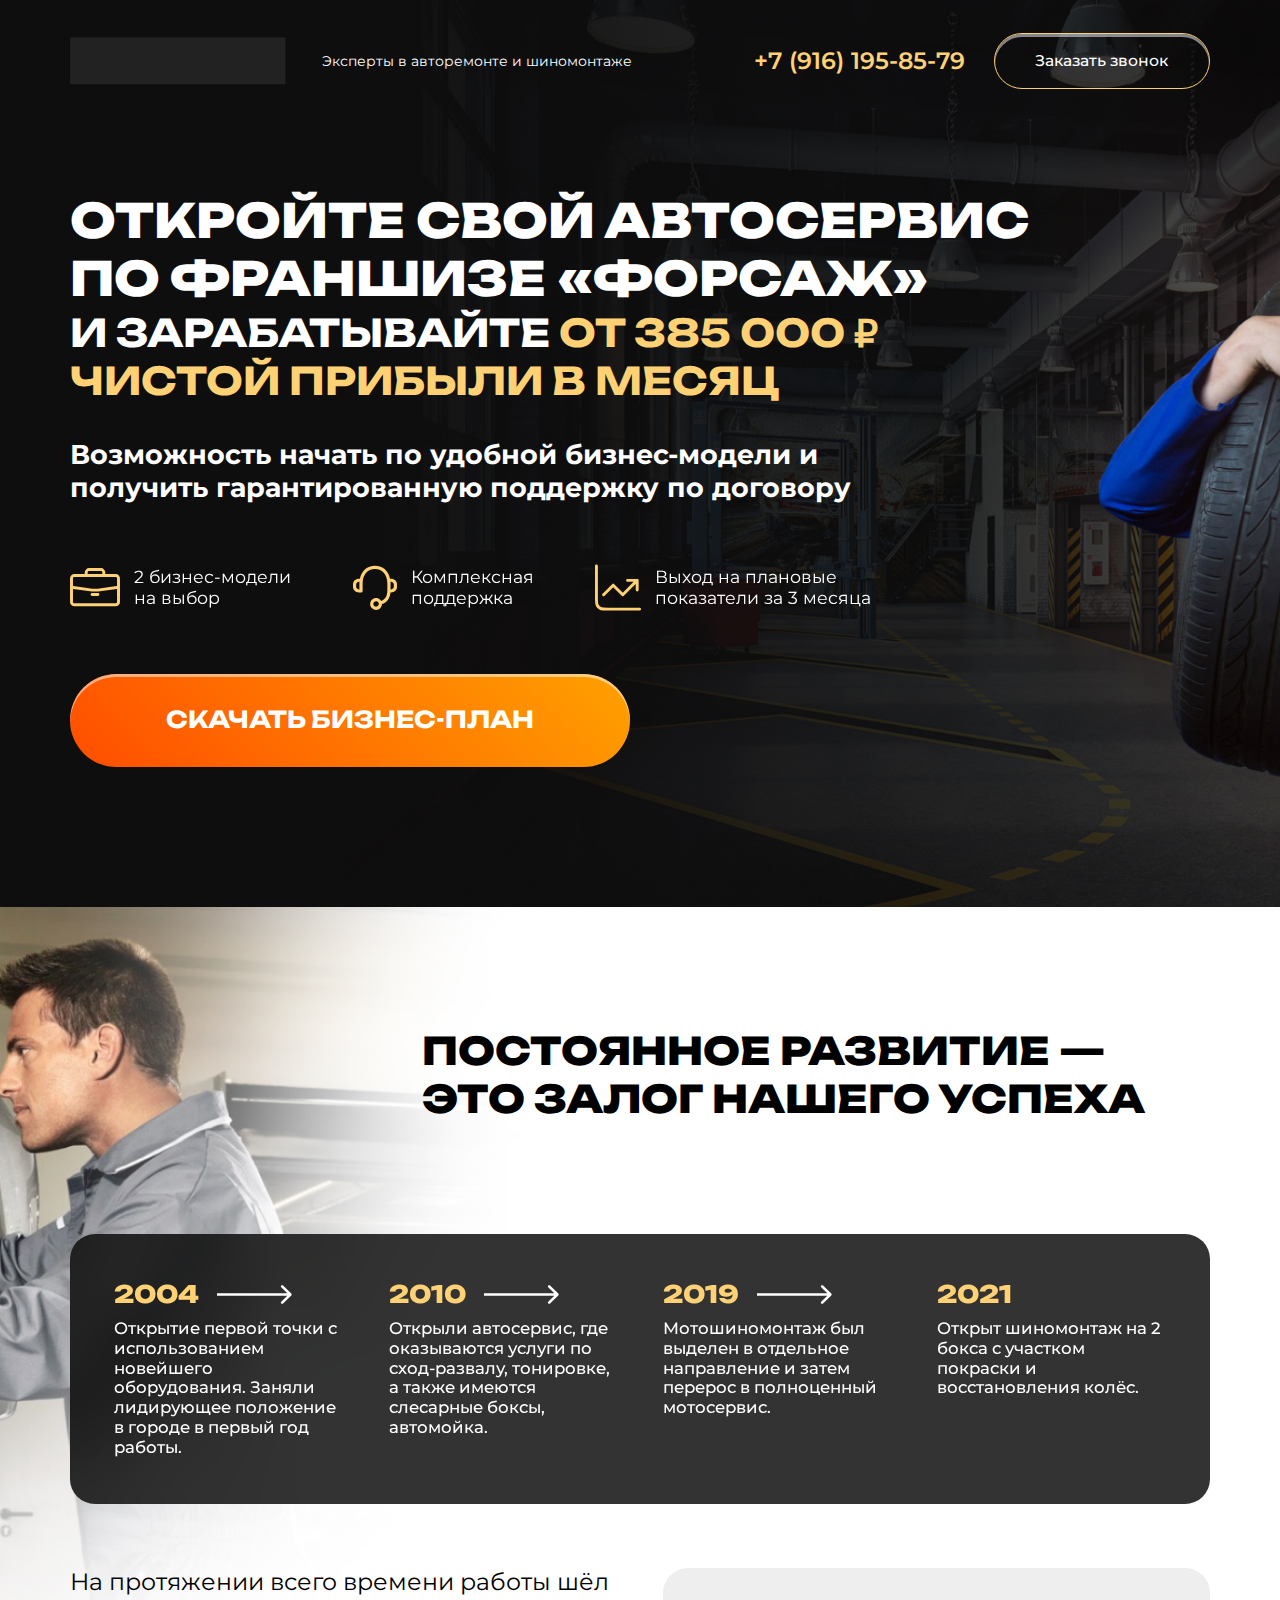
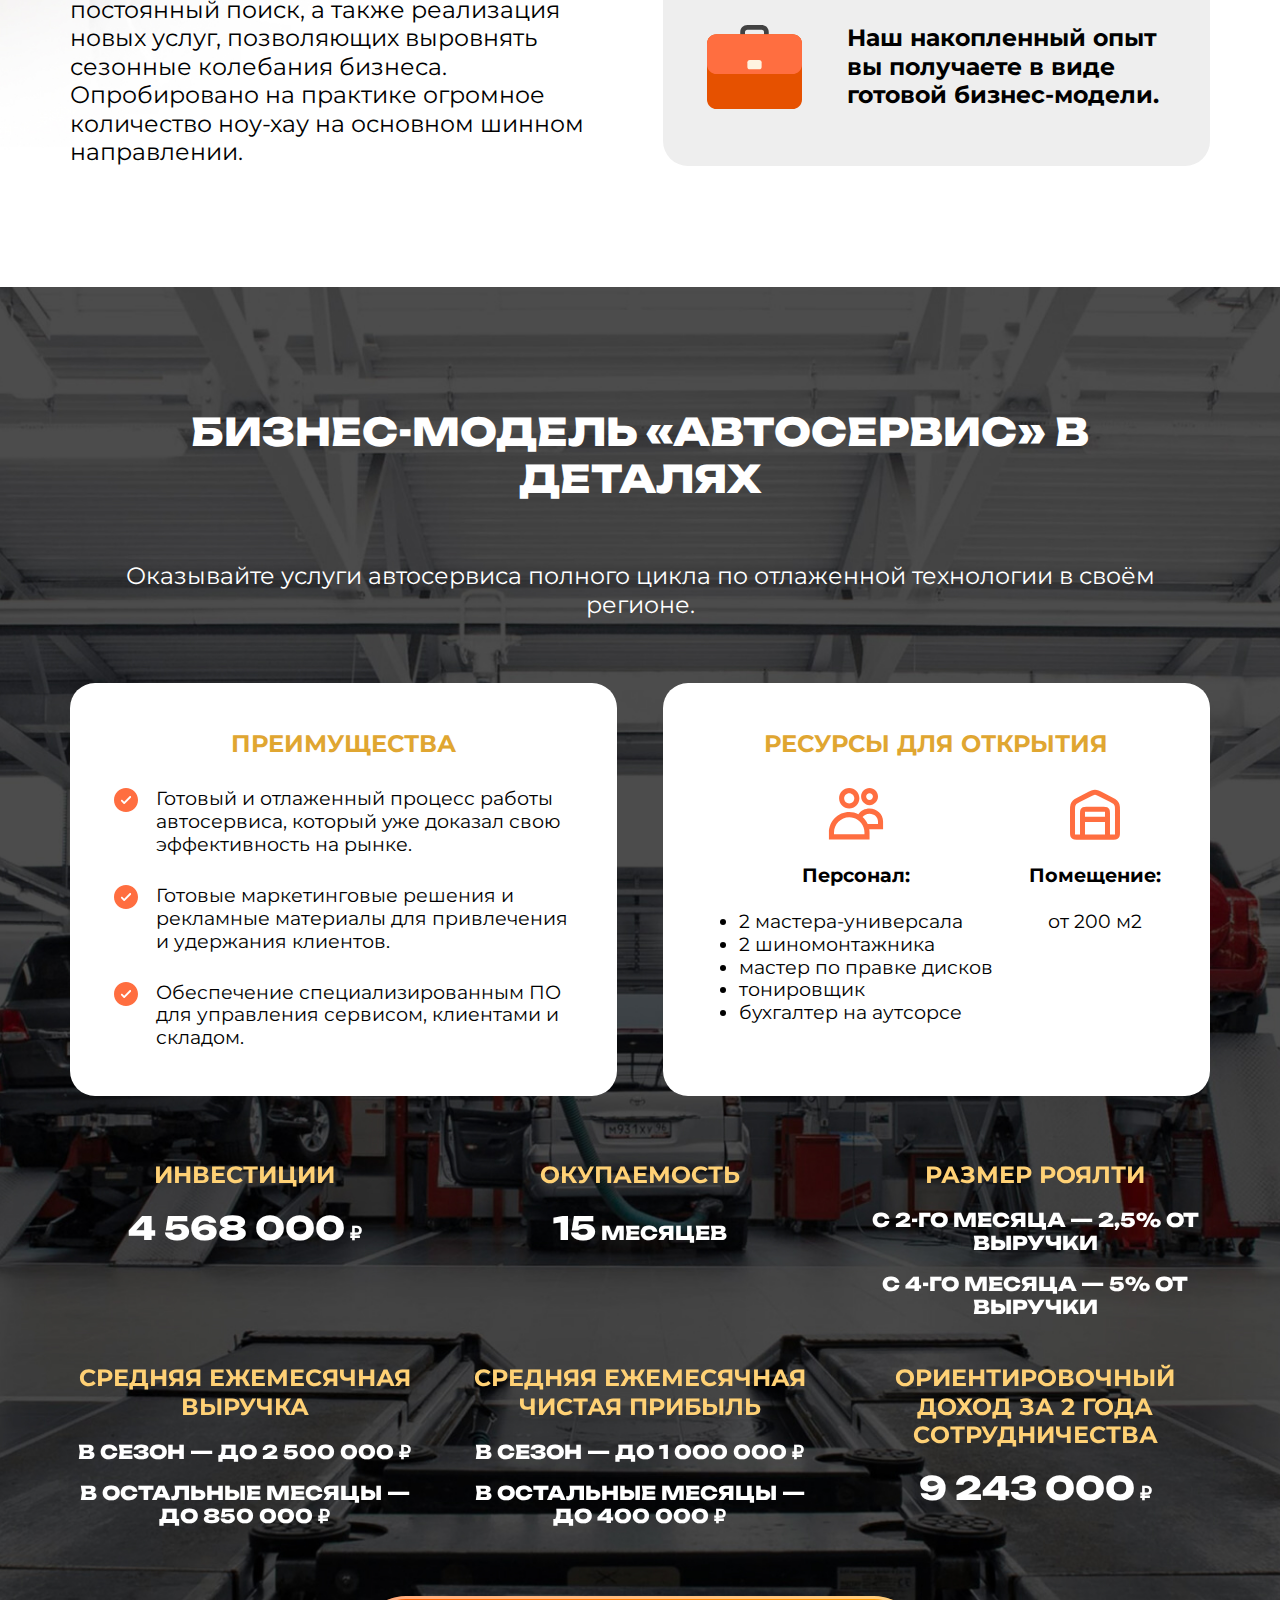
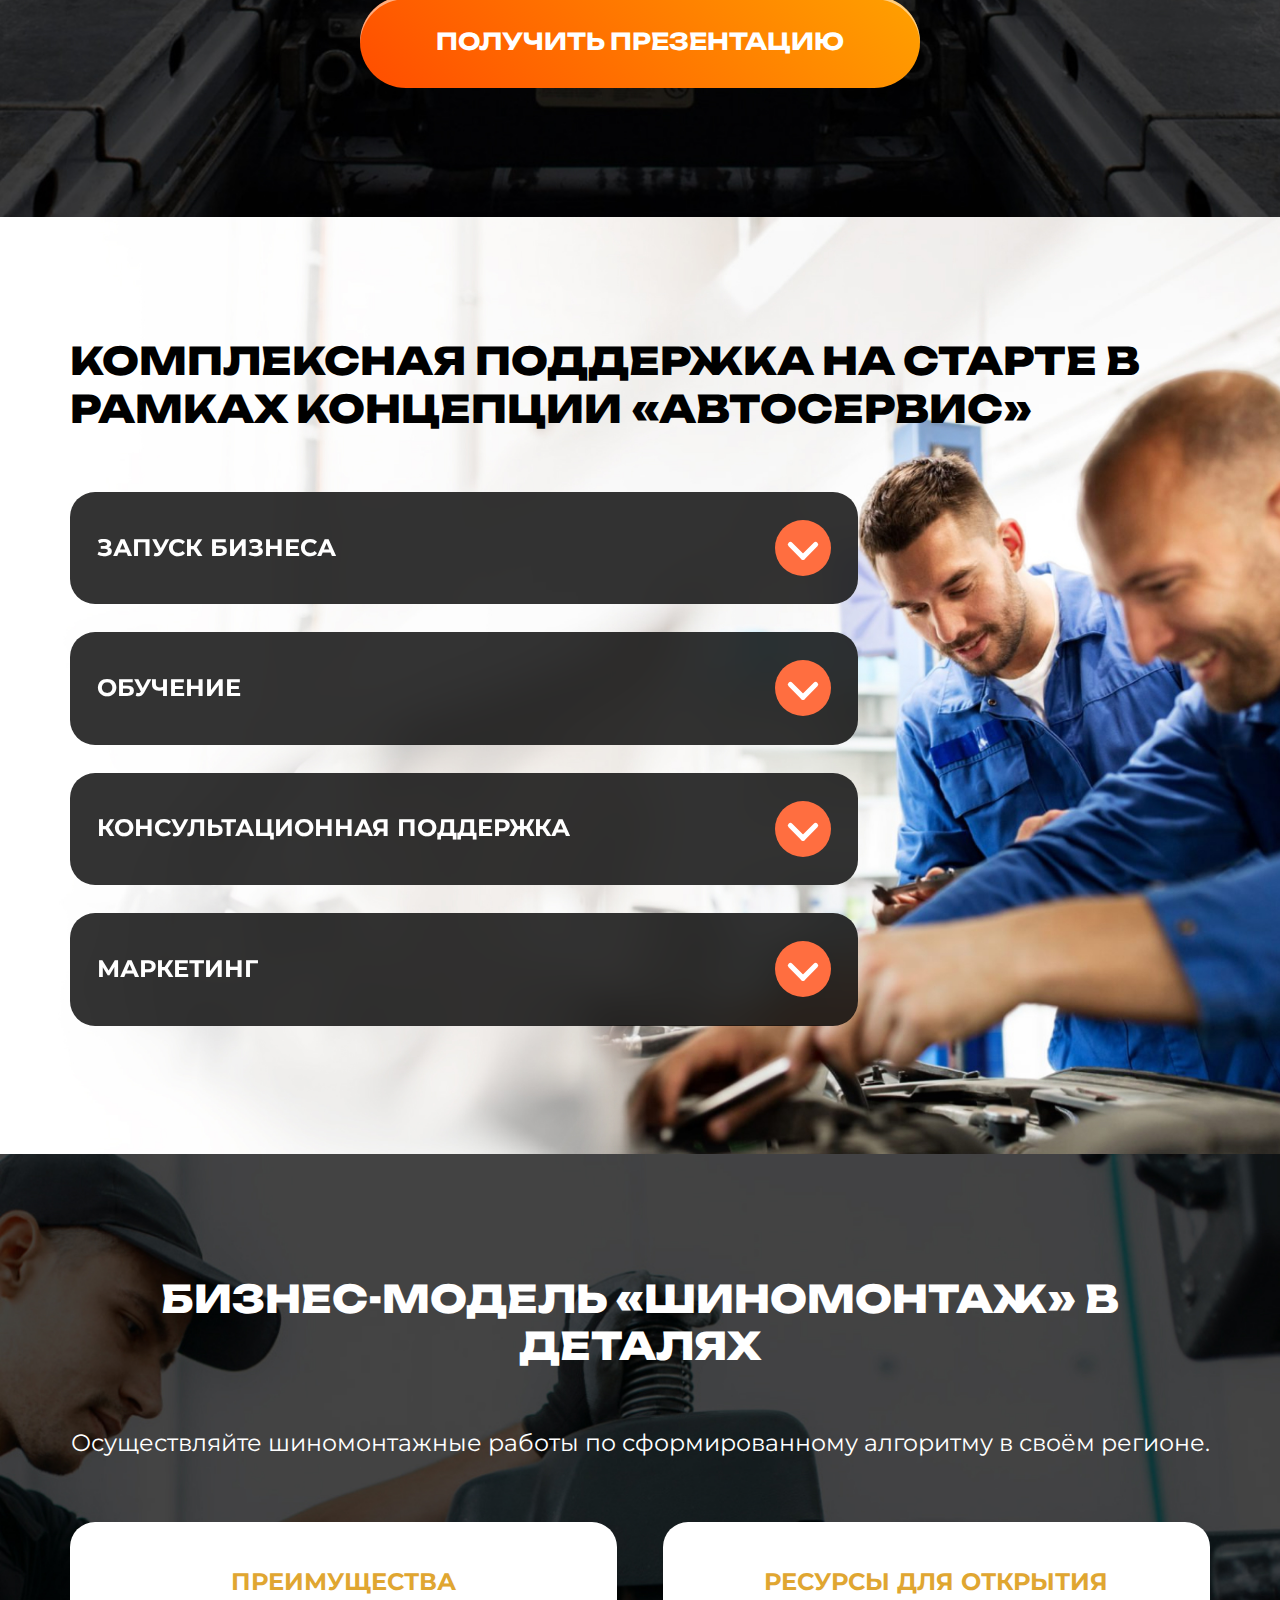
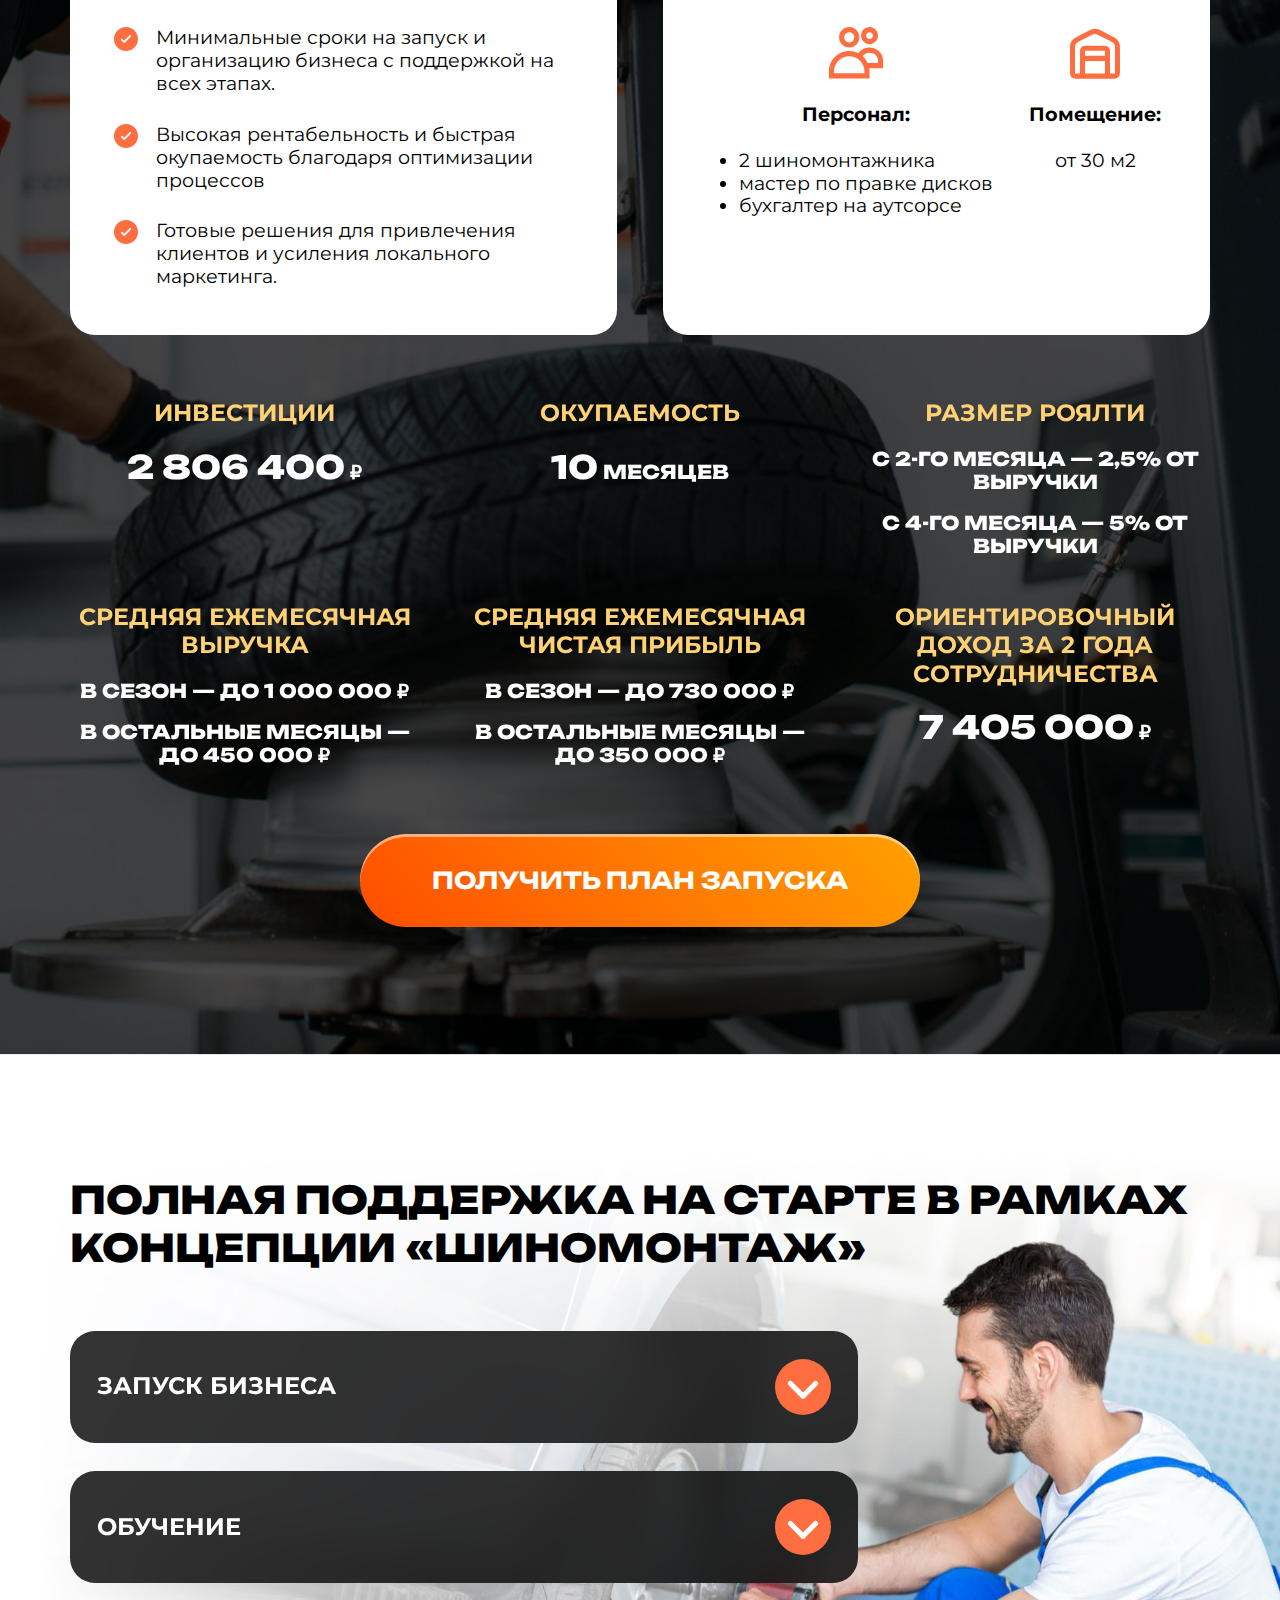
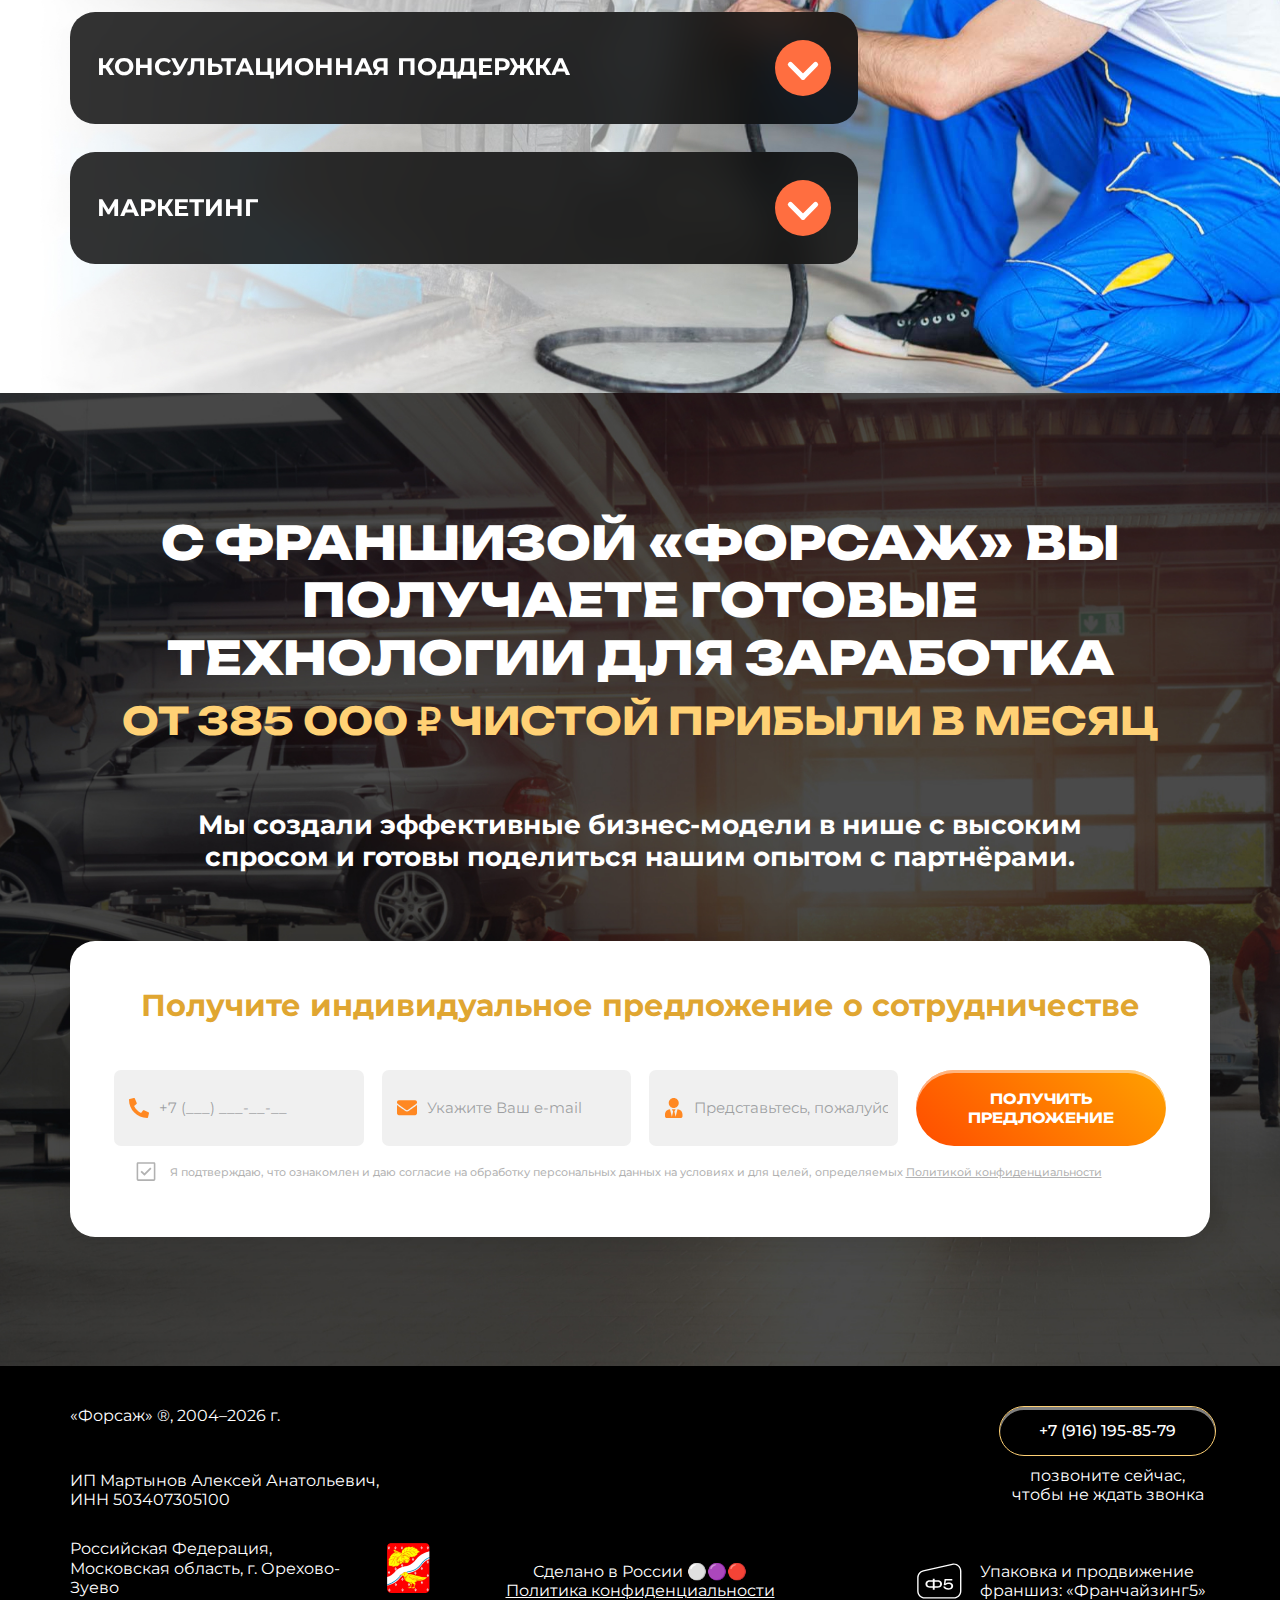
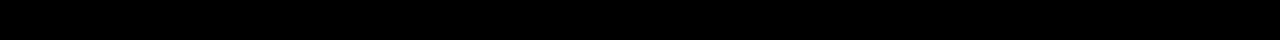
==== index.html @ ef4180bb "first commit" ====
<!DOCTYPE html>
<html lang="ru">
  <head>
    <meta charset="UTF-8">
    <meta http-equiv="X-UA-Compatible" content="IE=edge">
    <meta name="viewport" content="width=device-width, initial-scale=1.0">
    <title>Франшиза автосервиса и шиномонтажа</title>
    <link rel="icon" type="image/x-icon" href="img/favicon.ico">
    <link rel="stylesheet" href="css/style.css">
  </head>
  <body id="pageMain">
    <div class="pagewrapper"><header class="header">
  <div class="container">
    <div class="header-wrapper">
      <div class="header-left">
        <a href="/">
          <img class="header-logo" src="img/header/logo.svg" alt="logo">
        </a>
        <span class="header-title">
          Эксперты в авторемонте и шиномонтаже
        </span>
      </div>
      <div class="header-right">
        <a class="header-phone" href="tel:+7 (916) 195-85-79">+7 (916) 195-85-79</a>
        <button class="button header-button" data-fancybox href="#modal-2">
          <span>Заказать звонок</span>
        </button>
      </div>
    </div>
  </div>
</header>
      <main><section class="promo">
  <div class="container">
    <div class="promo-wrapper">
      <h1 class="promo-title">
        Откройте свой автосервис по франшизе «Форсаж»
      </h1>
      <div class="promo-subtitle">
        и зарабатывайте <span>от 385 000 ₽ чистой прибыли в месяц</span>
      </div>
      <div class="promo-text">
        Возможность начать по удобной бизнес-модели и получить гарантированную поддержку по договору
      </div>
      <div class="splide promo-slider">
        <div class="splide__track">
          <div class="promo-advantages splide__list">
            <div class="promo-advantage splide__slide">
              <img src="img/promo/slide-1.svg" alt="icon">
              <span>2 бизнес-модели <br> на выбор</span>
            </div>
            <div class="promo-advantage splide__slide">
              <img src="img/promo/slide-2.svg" alt="icon">
              <span>Комплексная <br> поддержка</span>
            </div>
            <div class="promo-advantage splide__slide">
              <img src="img/promo/slide-3.svg" alt="icon">
              <span>Выход на плановые <br> показатели за 3 месяца</span>
            </div>
          </div>
        </div>
      </div>
      <button class="button promo-button" data-fancybox href="#modal-1">
        <span>Скачать бизнес-план</span>
      </button>
    </div>
  </div>
</section>
        <section class="progress">
          <div class="container">
            <h2 class="title progress-title">Постоянное развитие — это залог нашего успеха</h2>
            <div class="progress-slider splide">
              <div class="splide__track">
                <div class="splide__list progress-slider-wrapper">
                  <div class="progress-history-item splide__slide">
                    <div class="progress-history-item-top"><span>2004</span><img src="img/progress/arrow.svg" alt="arrow">
                    </div>
                    <div class="progress-history-item-text">Открытие первой точки с использованием новейшего оборудования. Заняли лидирующее положение в городе в первый год работы.</div>
                  </div>
                  <div class="progress-history-item splide__slide">
                    <div class="progress-history-item-top"><span>2010</span><img src="img/progress/arrow.svg" alt="arrow">
                    </div>
                    <div class="progress-history-item-text">Открыли автосервис, где оказываются услуги по сход-развалу, тонировке, а также имеются слесарные боксы, автомойка.</div>
                  </div>
                  <div class="progress-history-item splide__slide">
                    <div class="progress-history-item-top"><span>2019</span><img src="img/progress/arrow.svg" alt="arrow">
                    </div>
                    <div class="progress-history-item-text">Мотошиномонтаж был выделен в отдельное направление и затем перерос в полноценный мотосервис.</div>
                  </div>
                  <div class="progress-history-item splide__slide">
                    <div class="progress-history-item-top"><span>2021</span>
                    </div>
                    <div class="progress-history-item-text">Открыт шиномонтаж на 2 бокса с участком покраски и восстановления колёс.</div>
                  </div>
                </div>
              </div>
            </div>
            <div class="progress-bottom-wrapper">
              <div class="progress-bottom-left-text">На протяжении всего времени работы шёл постоянный поиск, а также реализация новых услуг, позволяющих выровнять сезонные колебания бизнеса. Опробировано на практике огромное количество ноу-хау на основном шинном направлении.</div>
              <div class="progress-bottom-right-wrapper"><img src="img/progress/suitcase.svg" alt="suitcase">
                <p>Наш накопленный опыт вы получаете в виде готовой бизнес-модели.</p>
              </div>
            </div>
          </div>
        </section>
        <section class="business">
          <div class="container">
            <h2 class="title business-title tac">Бизнес-модель «Автосервис» в деталях</h2>
            <p class="business-subtitle tac">Оказывайте услуги автосервиса полного цикла по отлаженной технологии в своём регионе.</p>
            <div class="business-blocks">
              <div class="business-block">
                <div class="business-block-title">Преимущества</div>
                <ul class="business-block-list">
                  <li><img src="img/business/check.svg" alt="check"><span>Готовый и отлаженный процесс работы автосервиса, который уже доказал свою эффективность на рынке.</span></li>
                  <li><img src="img/business/check.svg" alt="check"><span>Готовые маркетинговые решения и рекламные материалы для привлечения и удержания клиентов.</span></li>
                  <li><img src="img/business/check.svg" alt="check"><span>Обеспечение специализированным ПО для управления сервисом, клиентами и складом.</span></li>
                </ul>
              </div>
              <div class="business-block">
                <div class="business-block-title">Ресурсы для открытия</div>
                <div class="business-block-grid">
                  <div class="business-block-grid-item"><img class="business-block-grid-img" src="img/business/resource-1.svg" alt="resource-1">
                    <div class="business-block-grid-title">Персонал:</div>
                    <ul class="business-block-grid-list">
                      <li>2 мастера-универсала</li>
                      <li>2 шиномонтажника</li>
                      <li>мастер по правке дисков</li>
                      <li>тонировщик</li>
                      <li>бухгалтер на аутсорсе</li>
                    </ul>
                  </div>
                  <div class="business-block-grid-item"><img class="business-block-grid-img" src="img/business/resource-2.svg" alt="resource-2">
                    <div class="business-block-grid-title">Помещение:</div>
                    <p class="business-block-grid-text">от 200 м2</p>
                  </div>
                </div>
              </div>
            </div>
            <div class="business-bottom-slider splide" id="business-slider-1">
              <div class="splide__track">
                <div class="splide__list business-bottom-items">
                  <div class="business-bottom-item splide__slide">
                    <div class="business-bottom-item-title">Инвестиции</div>
                    <div class="business-bottom-item-text"><p><strong>4 568 000</strong> ₽</p></div>
                  </div>
                  <div class="business-bottom-item splide__slide">
                    <div class="business-bottom-item-title">Окупаемость</div>
                    <div class="business-bottom-item-text"><p><strong>15</strong> месяцев</p></div>
                  </div>
                  <div class="business-bottom-item splide__slide">
                    <div class="business-bottom-item-title">Размер роялти</div>
                    <div class="business-bottom-item-text"><span>с 2-го месяца — 2,5% от выручки</span> <span>с 4-го месяца — 5% от выручки</span></div>
                  </div>
                  <div class="business-bottom-item splide__slide">
                    <div class="business-bottom-item-title">Средняя ежемесячная выручка</div>
                    <div class="business-bottom-item-text"><span>В сезон — до 2 500 000 ₽</span> <span>В остальные месяцы — до 850 000 ₽</span></div>
                  </div>
                  <div class="business-bottom-item splide__slide">
                    <div class="business-bottom-item-title">Средняя ежемесячная чистая прибыль</div>
                    <div class="business-bottom-item-text"><span>В сезон — до 1 000 000 ₽</span> <span>В остальные месяцы — до 400 000 ₽</span></div>
                  </div>
                  <div class="business-bottom-item splide__slide">
                    <div class="business-bottom-item-title">Ориентировочный доход за 2 года сотрудничества</div>
                    <div class="business-bottom-item-text"><p><strong>9 243 000</strong> ₽</p></div>
                  </div>
                </div>
              </div>
            </div>
            <button class="button business-button" data-fancybox href="#modal-3"><span>Получить презентацию</span></button>
          </div>
        </section>
        <section class="support">
          <div class="container">
            <h2 class="title support-title">Комплексная поддержка на старте в рамках концепции «Автосервис»</h2>
            <div class="accordion" id="accordion-1">
              <div class="itc-accordion-item">
                <div class="itc-accordion-header">Запуск бизнеса</div>
                <div class="itc-accordion-body">
                  <div class="itc-accordion-content">
                    <div class="itc-accordion-text">
                      <ul>
                        <li>Готовый и отлаженный процесс работы автосервиса, который уже доказал свою эффективность на рынке.</li>
                        <li>Подключение к корпоративной CRM-системе</li>
                        <li>Анализ не менее 5 подобранных партнёром локаций и рекомендации по заключению договора</li>
                        <li>Создание план-схемы расстановки оборудования</li>
                      </ul>
                    </div>
                  </div>
                </div>
              </div>
              <div class="itc-accordion-item">
                <div class="itc-accordion-header">Обучение</div>
                <div class="itc-accordion-body">
                  <div class="itc-accordion-content">
                    <div class="itc-accordion-text">
                      <ul>
                        <li>Проведение 3-дневного первичного обучения партнёра</li>
                        <li>Проведение 7-дневного онлайн-обучения сотрудников партнёра</li>
                      </ul>
                    </div>
                  </div>
                </div>
              </div>
              <div class="itc-accordion-item">
                <div class="itc-accordion-header">Консультационная поддержка</div>
                <div class="itc-accordion-body">
                  <div class="itc-accordion-content">
                    <div class="itc-accordion-text">
                      <ul>
                        <li>Предоставление доступа к рабочему чату по операционным вопросам</li>
                        <li>Помощь в заключении договоров с производителями оборудования и инструмента согласно требованиям сети</li>
                        <li>Предоставление рекомендаций франчайзи-партнёру при заключении договора аренды</li>
                        <li>Расчёт ключевых показателей по финансовой модели</li>
                      </ul>
                    </div>
                  </div>
                </div>
              </div>
              <div class="itc-accordion-item">
                <div class="itc-accordion-header">Маркетинг</div>
                <div class="itc-accordion-body">
                  <div class="itc-accordion-content">
                    <div class="itc-accordion-text">
                      <ul>
                        <li>Помощь в создании карточек компании в геолокационных сервисах</li>
                        <li>Помощь в создании и первичном наполнении социальных сетей для партнёра</li>
                        <li>Размещение информации о франчайзи-партнёре на сайте УК, а также настройка рекламных кампаний на регион партнёра</li>
                        <li>Помощь в создании и ведении офлайн маркетинговых кампаний на территории партнёра</li>
                      </ul>
                    </div>
                  </div>
                </div>
              </div>
            </div>
          </div>
        </section>
        <section class="business business-tire">
          <div class="container">
            <h2 class="title business-title tac business-tire-title">Бизнес-модель «Шиномонтаж» в деталях</h2>
            <p class="business-subtitle tac">Осуществляйте шиномонтажные работы по сформированному алгоритму в своём регионе.</p>
            <div class="business-blocks">
              <div class="business-block">
                <div class="business-block-title">Преимущества</div>
                <ul class="business-block-list">
                  <li><img src="img/business/check.svg" alt="check"><span>Минимальные сроки на запуск и организацию бизнеса с поддержкой на всех этапах.</span></li>
                  <li><img src="img/business/check.svg" alt="check"><span>Высокая рентабельность и быстрая окупаемость благодаря оптимизации процессов</span></li>
                  <li><img src="img/business/check.svg" alt="check"><span>Готовые решения для привлечения клиентов и усиления локального маркетинга.</span></li>
                </ul>
              </div>
              <div class="business-block">
                <div class="business-block-title">Ресурсы для открытия</div>
                <div class="business-block-grid">
                  <div class="business-block-grid-item"><img class="business-block-grid-img" src="img/business/resource-1.svg" alt="resource-1">
                    <div class="business-block-grid-title">Персонал:</div>
                    <ul class="business-block-grid-list">
                      <li>2 шиномонтажника</li>
                      <li>мастер по правке дисков</li>
                      <li>бухгалтер на аутсорсе</li>
                    </ul>
                  </div>
                  <div class="business-block-grid-item"><img class="business-block-grid-img" src="img/business/resource-2.svg" alt="resource-2">
                    <div class="business-block-grid-title">Помещение:</div>
                    <p class="business-block-grid-text">от 30 м2</p>
                  </div>
                </div>
              </div>
            </div>
            <div class="business-bottom-slider splide" id="business-slider-2">
              <div class="splide__track">
                <div class="splide__list business-bottom-items">
                  <div class="business-bottom-item splide__slide">
                    <div class="business-bottom-item-title">Инвестиции</div>
                    <div class="business-bottom-item-text"><p><strong>2 806 400</strong> ₽</p></div>
                  </div>
                  <div class="business-bottom-item splide__slide">
                    <div class="business-bottom-item-title">Окупаемость</div>
                    <div class="business-bottom-item-text"><p><strong>10</strong> месяцев</p></div>
                  </div>
                  <div class="business-bottom-item splide__slide">
                    <div class="business-bottom-item-title">Размер роялти</div>
                    <div class="business-bottom-item-text"><span>с 2-го месяца — 2,5% от выручки</span> <span>с 4-го месяца — 5% от выручки</span></div>
                  </div>
                  <div class="business-bottom-item splide__slide">
                    <div class="business-bottom-item-title">Средняя ежемесячная выручка</div>
                    <div class="business-bottom-item-text"><span>В сезон — до 1 000 000 ₽</span> <span>В остальные месяцы — до 450 000 ₽</span></div>
                  </div>
                  <div class="business-bottom-item splide__slide">
                    <div class="business-bottom-item-title">Средняя ежемесячная чистая прибыль</div>
                    <div class="business-bottom-item-text"><span>В сезон — до 730 000 ₽</span> <span>В остальные месяцы — до 350 000 ₽</span></div>
                  </div>
                  <div class="business-bottom-item splide__slide">
                    <div class="business-bottom-item-title">Ориентировочный доход за 2 года сотрудничества</div>
                    <div class="business-bottom-item-text"><p><strong>7 405 000</strong> ₽</p></div>
                  </div>
                </div>
              </div>
            </div>
            <button class="button business-button" data-fancybox href="#modal-4"><span>Получить план запуска</span></button>
          </div>
        </section>
        <section class="support support-tire">
          <div class="container">
            <h2 class="title support-title">Полная поддержка на старте в рамках концепции «Шиномонтаж»</h2>
            <div class="accordion" id="accordion-2">
              <div class="itc-accordion-item">
                <div class="itc-accordion-header">Запуск бизнеса</div>
                <div class="itc-accordion-body">
                  <div class="itc-accordion-content">
                    <div class="itc-accordion-text">
                      <ul>
                        <li>Подключение к корпоративной CRM-системе</li>
                        <li>Анализ не менее 5 подобранных партнёром локаций</li>
                      </ul>
                    </div>
                  </div>
                </div>
              </div>
              <div class="itc-accordion-item">
                <div class="itc-accordion-header">Обучение</div>
                <div class="itc-accordion-body">
                  <div class="itc-accordion-content">
                    <div class="itc-accordion-text">
                      <ul>
                        <li>Проведение 3-дневного первичного обучения партнёра опробованным успешным технологиям</li>
                      </ul>
                    </div>
                  </div>
                </div>
              </div>
              <div class="itc-accordion-item">
                <div class="itc-accordion-header">Консультационная поддержка</div>
                <div class="itc-accordion-body">
                  <div class="itc-accordion-content">
                    <div class="itc-accordion-text">
                      <ul>
                        <li>Создание и предоставление доступа к рабочему чату по операционным вопросам</li>
                        <li>Предоставление рекомендаций партнёру при заключении договора аренды</li>
                        <li>Расчёт ключевых показателей по финансовой модели для партнёра</li>
                      </ul>
                    </div>
                  </div>
                </div>
              </div>
              <div class="itc-accordion-item">
                <div class="itc-accordion-header">Маркетинг</div>
                <div class="itc-accordion-body">
                  <div class="itc-accordion-content">
                    <div class="itc-accordion-text">
                      <ul>
                        <li>Помощь в создании карточек компании в геолокационных сервисах</li>
                        <li>Помощь в создании и первичном наполнении социальных сетей для партнёра</li>
                        <li>Размещение информации о франчайзи-партнёре на сайте УК, а также настройка рекламных кампаний на регион партнёра</li>
                        <li>Помощь в создании и ведении офлайн маркетинговых кампаний на территории партнёра</li>
                      </ul>
                    </div>
                  </div>
                </div>
              </div>
            </div>
          </div>
        </section>
        <section class="franchise">
          <div class="container">
            <h2 class="title franchise-title tac">С франшизой «Форсаж» вы получаете готовые технологии для заработка</h2>
            <div class="title franchise-subtitle tac">от 385 000 ₽ чистой прибыли в месяц</div>
            <div class="franchise-text tac">Мы создали эффективные бизнес-модели в нише с высоким спросом и готовы поделиться нашим опытом с партнёрами.</div>
            <form>
              <div class="openform">
                <div class="openform-title">Получите индивидуальное предложение о сотрудничестве</div>
                <div class="openform-inputs">
                  <input class="form-input" type="text" name="phone" placeholder="+7 (___) ___-__-__">
                  <input class="form-input" type="text" name="email" placeholder="Укажите Ваш e-mail">
                  <input class="form-input" type="text" name="name" placeholder="Представьтесь, пожалуйста">
                  <button class="button openform-button"><span>Получить предложение</span></button>
                </div>
                <div class="form-policy"><img src="img/form/checkbox.svg" alt="checkbox">
                  <p>Я подтверждаю, что ознакомлен и даю согласие на обработку персональных данных на условиях и для целей, определяемых <a data-fancybox href="#modal-policy">Политикой конфиденциальности</a></p>
                </div>
              </div>
            </form>
          </div>
        </section>
      </main>
      <footer class="footer">
        <div class="container">
          <div class="footer-wrapper">
            <div class="footer-left">
              <div class="footer-company">«Форсаж» ®, 2004–<span data-year></span> г.</div>
              <div class="footer-ip">ИП Мартынов Алексей Анатольевич, <br> ИНН 503407305100</div>
              <div class="footer-address"><span>Российская Федерация, <br> Московская область, г. Орехово-Зуево</span><img src="img/footer/city.png" alt="city"></div>
            </div>
            <div class="footer-center">
              <p>Сделано в России ⚪🟣🔴</p><a href="#modal-policy" data-fancybox>Политика конфиденциальности</a>
            </div>
            <div class="footer-right">
              <div class="footer-call"><a class="footer-phone" href="tel:+7 (916) 195-85-79">
                  <button class="button header-button"><span>+7 (916) 195-85-79</span></button></a>
                <p>позвоните сейчас, чтобы не ждать звонка</p>
              </div><a class="footer-f5" href="https://xn--5-7sbamtgf4aex7b0b.xn--p1ai/" target="_blank"><img src="img/footer/f5.svg" alt="f5"><span>Упаковка и продвижение франшиз: «Франчайзинг5»</span></a>
            </div>
          </div>
        </div>
      </footer>
    </div><div class="modal policy" id="modal-policy">
  <div class="modal__wrapper">
    <div class="policy__title">
      Политика конфиденциальности по обработке персональных данных
    </div>

    <strong>1. Общие положения</strong>
    <b>Настоящая политика обработки персональных данных составлена в соответствии с требованиями Федерального закона от
      27.07.2006. №152-ФЗ «О персональных данных» и определяет порядок обработки персональных данных и меры по
      обеспечению безопасности персональных данных. </b>
    <p>1. Оператор ставит своей важнейшей целью и условием осуществления своей деятельности соблюдение прав и свобод
      человека и гражданина при обработке его персональных данных, в том числе защиты прав на неприкосновенность частной
      жизни, личную и семейную тайну. </p>
    <p>2. Настоящая политика Оператора в отношении обработки персональных данных (далее – Политика) применяется ко всей
      информации, которую Оператор может получить о посетителях веб-сайта компании </p>
    <p>«Форсаж», <br>
      ИП Мартынов Алексей Анатольевич, <br>
      ИНН 503407305100.
    </p>

    <strong>2. Основные понятия, используемые в Политике </strong>
    <p>1. Автоматизированная обработка персональных данных – обработка персональных данных с помощью средств
      вычислительной техники; </p>
    <p>2. Блокирование персональных данных – временное прекращение обработки персональных данных (за исключением
      случаев, если обработка необходима для уточнения персональных данных); </p>
    <p>3. Веб-сайт – совокупность графических и информационных материалов, а также программ для ЭВМ и баз данных,
      обеспечивающих их доступность в сети интернет по сетевому адресу </p>
    <p>4. Информационная система персональных данных — совокупность содержащихся в базах данных персональных данных, и
      обеспечивающих их обработку информационных технологий и технических средств; </p>
    <p>5. Обезличивание персональных данных — действия, в результате которых невозможно определить без
      использования дополнительной информации принадлежность персональных данных конкретному Пользователю или
      иному субъекту персональных данных; </p>
    <p>6. Обработка персональных данных – любое действие (операция) или совокупность действий (операций),
      совершаемых с использованием средств автоматизации или без использования таких средств с персональными
      данными, включая сбор, запись, систематизацию, накопление, хранение, уточнение (обновление, изменение),
      извлечение, использование, передачу (распространение, предоставление, доступ), обезличивание,
      блокирование, удаление, уничтожение персональных данных; </p>
    <p>7. Оператор – государственный орган, муниципальный орган, юридическое или физическое лицо, самостоятельно
      или совместно с другими лицами организующие и (или) осуществляющие обработку персональных данных, а
      также определяющие цели обработки персональных данных, состав персональных данных, подлежащих обработке,
      действия (операции), совершаемые с персональными данными; </p>
    <p>8. Персональные данные – любая информация, относящаяся прямо или косвенно к определенному или
      определяемому Пользователю веб-сайта; </p>
    <p>9. Пользователь – любой посетитель веб-сайта; </p>
    <p>10. Предоставление персональных данных – действия, направленные на раскрытие персональных данных
      определенному лицу или определенному кругу лиц; </p>
    <p>11. Распространение персональных данных – любые действия, направленные на раскрытие персональных данных
      неопределенному кругу лиц (передача персональных данных) или на ознакомление с персональными данными
      неограниченного круга лиц, в том числе обнародование персональных данных в средствах массовой
      информации, размещение в информационно-телекоммуникационных сетях или предоставление доступа к
      персональным данным каким-либо иным способом; </p>
    <p>12. Трансграничная передача персональных данных – передача персональных данных на территорию иностранного
      государства органу власти иностранного государства, иностранному физическому или иностранному
      юридическому лицу; </p>
    <p>13. Уничтожение персональных данных – любые действия, в результате которых персональные данные
      уничтожаются безвозвратно с невозможностью дальнейшего восстановления содержания персональных данных в
      информационной системе персональных данных и (или) результате которых уничтожаются материальные носители
      персональных данных. </p>

    <strong>3. Оператор может обрабатывать следующие персональные данные Пользователя </strong>
    <p>1. Фамилия, имя, отчество; </p>
    <p>2. Номер телефона; </p>
    <p>3. Адрес электронной почты; </p>
    <p>4. Также на сайте происходит сбор и обработка обезличенных данных о посетителях (в т.ч. файлов cookie) с
      помощью сервисов интернет-статистики (Яндекс Метрика и Гугл Аналитика и других). </p>
    <p>5. Вышеперечисленные данные далее по тексту Политики объединены общим понятием Персональные данные. </p>

    <strong>4. Цели обработки персональных данных </strong>
    <p>1. Цель обработки персональных данных Пользователя — заключение, исполнение и прекращение
      гражданско-правовых договоров; предоставление доступа Пользователю к сервисам, информации и/или
      материалам, содержащимся на веб-сайте; уточнение деталей обращения. </p>
    <p>2. Также Оператор имеет право направлять Пользователю уведомления о новых продуктах и услугах,
      специальных предложениях и различных событиях. Пользователь всегда может отказаться от получения
      информационных сообщений, направив Оператору письмо на адрес электронной почты alex_martynov5@mail.ru с пометкой
      «Отказ от уведомлений о новых продуктах, услугах и специальных предложениях». </p>
    <p>3. Обезличенные данные Пользователей, собираемые с помощью сервисов интернет-статистики, служат для сбора
      информации о действиях Пользователей на сайте, улучшения качества сайта и его содержания. </p>

    <strong>5. Правовые основания обработки персональных данных </strong>
    <p>1. Оператор обрабатывает персональные данные Пользователя только в случае их заполнения и/или отправки
      Пользователем самостоятельно через специальные формы, расположенные на сайте. Заполняя соответствующие
      формы и/или отправляя свои персональные данные Оператору, Пользователь выражает свое согласие с данной
      Политикой. </p>
    <p>2. Оператор обрабатывает обезличенные данные о Пользователе в случае, если это разрешено в настройках
      браузера Пользователя (включено сохранение файлов cookie и использование технологии JavaScript). </p>

    <strong>6. Порядок сбора, хранения, передачи и других видов обработки персональных данных </strong>
    <b>Безопасность персональных данных, которые обрабатываются Оператором, обеспечивается путем реализации
      правовых, организационных и технических мер, необходимых для выполнения в полном объеме требований
      действующего законодательства в области защиты персональных данных. </b>
    <p>1. Оператор обеспечивает сохранность персональных данных и принимает все возможные меры, исключающие
      доступ к персональным данным неуполномоченных лиц. </p>
    <p>2. Персональные данные Пользователя никогда, ни при каких условиях не будут переданы третьим лицам, за
      исключением случаев, связанных с исполнением действующего законодательства. </p>
    <p>3. Срок обработки персональных данных является неограниченным. Пользователь может в любой момент отозвать
      свое согласие на обработку персональных данных, направив Оператору уведомление посредством электронной
      почты на электронный адрес Оператора с пометкой «Отзыв согласия на обработку персональных данных». </p>

    <strong>7. Трансграничная передача персональных данных </strong>
    <p>1. Оператор до начала осуществления трансграничной передачи персональных данных обязан убедиться в том,
      что иностранным государством, на территорию которого предполагается осуществлять передачу персональных
      данных, обеспечивается надежная защита прав субъектов персональных данных. </p>
    <p>2. Трансграничная передача персональных данных на территории иностранных государств, не отвечающих
      вышеуказанным требованиям, может осуществляться только в случае наличия согласия в письменной форме
      субъекта персональных данных на трансграничную передачу его персональных данных и/или исполнения
      договора, стороной которого является субъект персональных данных. </p>

    <strong>8. Заключительные положения </strong>
    <p>1. Пользователь может получить любые разъяснения по интересующим вопросам, касающимся обработки его
      персональных данных, обратившись к Оператору по телефону, указанному на сайте. </p>
    <p>2. В данном документе будут отражены любые изменения политики обработки персональных данных Оператором.
      Политика действует бессрочно до замены ее новой версией. </p>
    <p>3. Актуальная версия Политики в свободном доступе расположена в сети Интернет на сайте. </p>

    <a href="#" class="policy__back" data-fancybox-close="">Вернуться на сайт</a>
  </div>
</div>
    <div class="modal" id="modal-1">
      <div class="modal-wrapper">
        <form>
          <div class="modal-title">Узнайте о перспективах сотрудничества по франшизе «Форсаж»</div>
          <div class="modal-inputs-wrapper">
            <input class="form-input" type="text" name="phone" placeholder="+7 (___) ___-__-__"/>
            <input class="form-input" type="text" name="name" placeholder="Представьтесь, пожалуйста"/>
            <input class="form-input" type="text" name="email" placeholder="Укажите Ваш e-mail"/>
          </div>
          <div class="modal-bottom-wrapper">
            <button class="button modal-button"><span>Скачать бизнес-план</span></button>
            <div class="form-policy"><img src="img/form/checkbox.svg" alt="checkbox"/>
              <p>Я подтверждаю, что ознакомлен и даю согласие на обработку персональных данных на условиях и для целей, определяемых <a data-fancybox href="#modal-policy">Политикой конфиденциальности</a></p>
            </div>
          </div>
        </form>
      </div>
    </div>
    <div class="modal" id="modal-2">
      <div class="modal-wrapper">
        <form>
          <div class="modal-title">Закажите звонок и задайте вопросы о сотрудничестве менеджеру</div>
          <div class="modal-inputs-wrapper">
            <input class="form-input" type="text" name="phone" placeholder="+7 (___) ___-__-__"/>
            <input class="form-input" type="text" name="name" placeholder="Представьтесь, пожалуйста"/>
            <input class="form-input" type="text" name="email" placeholder="Укажите Ваш e-mail"/>
          </div>
          <div class="modal-bottom-wrapper">
            <button class="button modal-button"><span>Заказать звонок</span></button>
            <div class="form-policy"><img src="img/form/checkbox.svg" alt="checkbox"/>
              <p>Я подтверждаю, что ознакомлен и даю согласие на обработку персональных данных на условиях и для целей, определяемых <a data-fancybox href="#modal-policy">Политикой конфиденциальности</a></p>
            </div>
          </div>
        </form>
      </div>
    </div>
    <div class="modal" id="modal-3">
      <div class="modal-wrapper">
        <form>
          <div class="modal-title">Получите презентацию франшизы «Форсаж»</div>
          <div class="modal-inputs-wrapper">
            <input class="form-input" type="text" name="phone" placeholder="+7 (___) ___-__-__"/>
            <input class="form-input" type="text" name="name" placeholder="Представьтесь, пожалуйста"/>
            <input class="form-input" type="text" name="email" placeholder="Укажите Ваш e-mail"/>
          </div>
          <div class="modal-bottom-wrapper">
            <button class="button modal-button"><span>Получить презентацию</span></button>
            <div class="form-policy"><img src="img/form/checkbox.svg" alt="checkbox"/>
              <p>Я подтверждаю, что ознакомлен и даю согласие на обработку персональных данных на условиях и для целей, определяемых <a data-fancybox href="#modal-policy">Политикой конфиденциальности</a></p>
            </div>
          </div>
        </form>
      </div>
    </div>
    <div class="modal" id="modal-4">
      <div class="modal-wrapper">
        <form>
          <div class="modal-title">Получите пошаговый план запуска бизнеса</div>
          <div class="modal-inputs-wrapper">
            <input class="form-input" type="text" name="phone" placeholder="+7 (___) ___-__-__"/>
            <input class="form-input" type="text" name="name" placeholder="Представьтесь, пожалуйста"/>
            <input class="form-input" type="text" name="email" placeholder="Укажите Ваш e-mail"/>
          </div>
          <div class="modal-bottom-wrapper">
            <button class="button modal-button"><span>Получить план запуска</span></button>
            <div class="form-policy"><img src="img/form/checkbox.svg" alt="checkbox"/>
              <p>Я подтверждаю, что ознакомлен и даю согласие на обработку персональных данных на условиях и для целей, определяемых <a data-fancybox href="#modal-policy">Политикой конфиденциальности</a></p>
            </div>
          </div>
        </form>
      </div>
    </div>
    <div class="modal" id="modal-5">
      <div class="modal-wrapper">
        <form>
          <div class="modal-title">Получите индивидуальное предложение о сотрудничестве</div>
          <div class="modal-inputs-wrapper">
            <input class="form-input" type="text" name="phone" placeholder="+7 (___) ___-__-__"/>
            <input class="form-input" type="text" name="name" placeholder="Представьтесь, пожалуйста"/>
            <input class="form-input" type="text" name="email" placeholder="Укажите Ваш e-mail"/>
          </div>
          <div class="modal-bottom-wrapper">
            <button class="button modal-button"><span>Получить предложение</span></button>
            <div class="form-policy"><img src="img/form/checkbox.svg" alt="checkbox"/>
              <p>Я подтверждаю, что ознакомлен и даю согласие на обработку персональных данных на условиях и для целей, определяемых <a data-fancybox href="#modal-policy">Политикой конфиденциальности</a></p>
            </div>
          </div>
        </form>
      </div>
    </div>
    <script src="js/fancybox.umd.js"></script>
    <script src="js/jquery-3.6.1.min.js"></script>
    <script src="js/jquery.validate.min.js"></script>
    <script src="js/imask.js"></script>
    <script src="js/splide.min.js"></script>
    <script src="js/main.js"></script>
    <script src="js/formprocessor.js"></script>
    <script src="js/animated-accordion.js"></script>
    <script src="https://api-maps.yandex.ru/2.1/?apikey=c3472711-0044-40b4-92fe-e8200d2156a0&amp;load=package.map&amp;lang=ru-RU&amp;ver=2." type="text/javascript" id="yamapsapi-js"></script>
  </body>
</html>
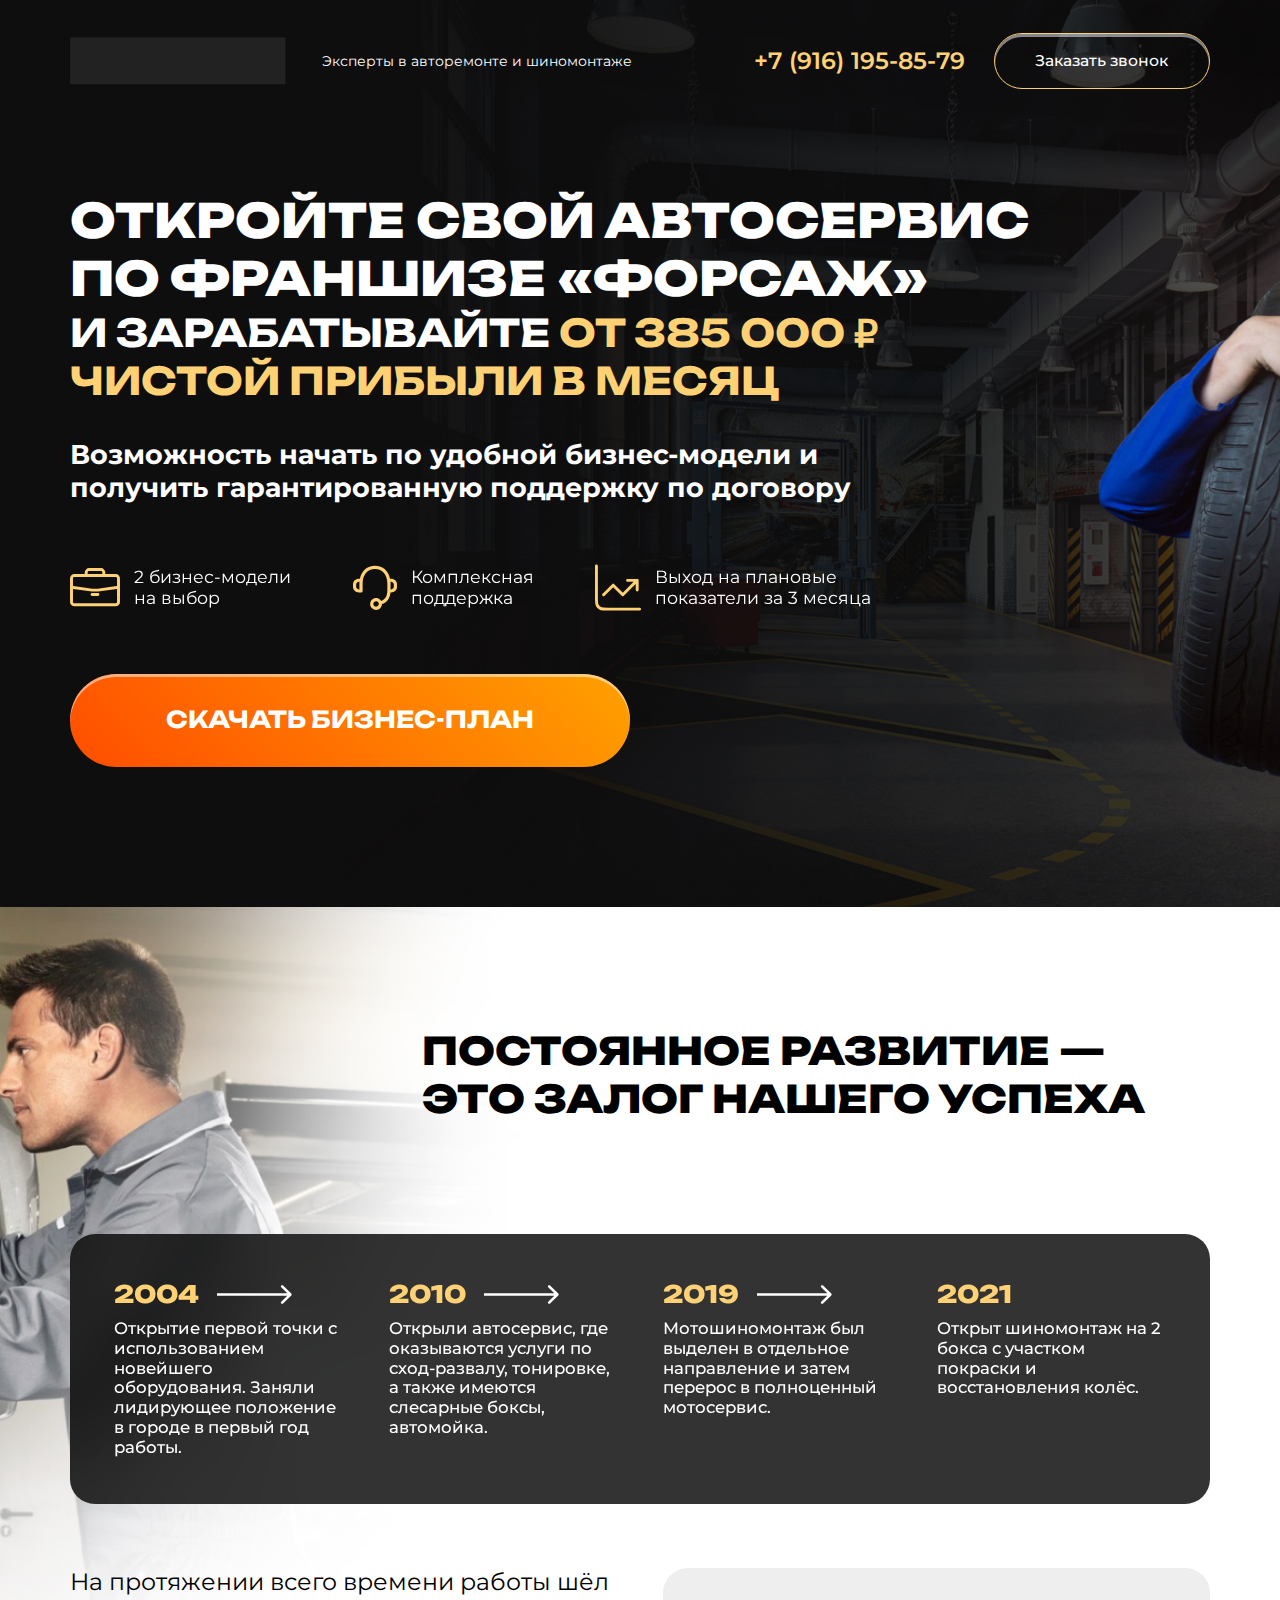
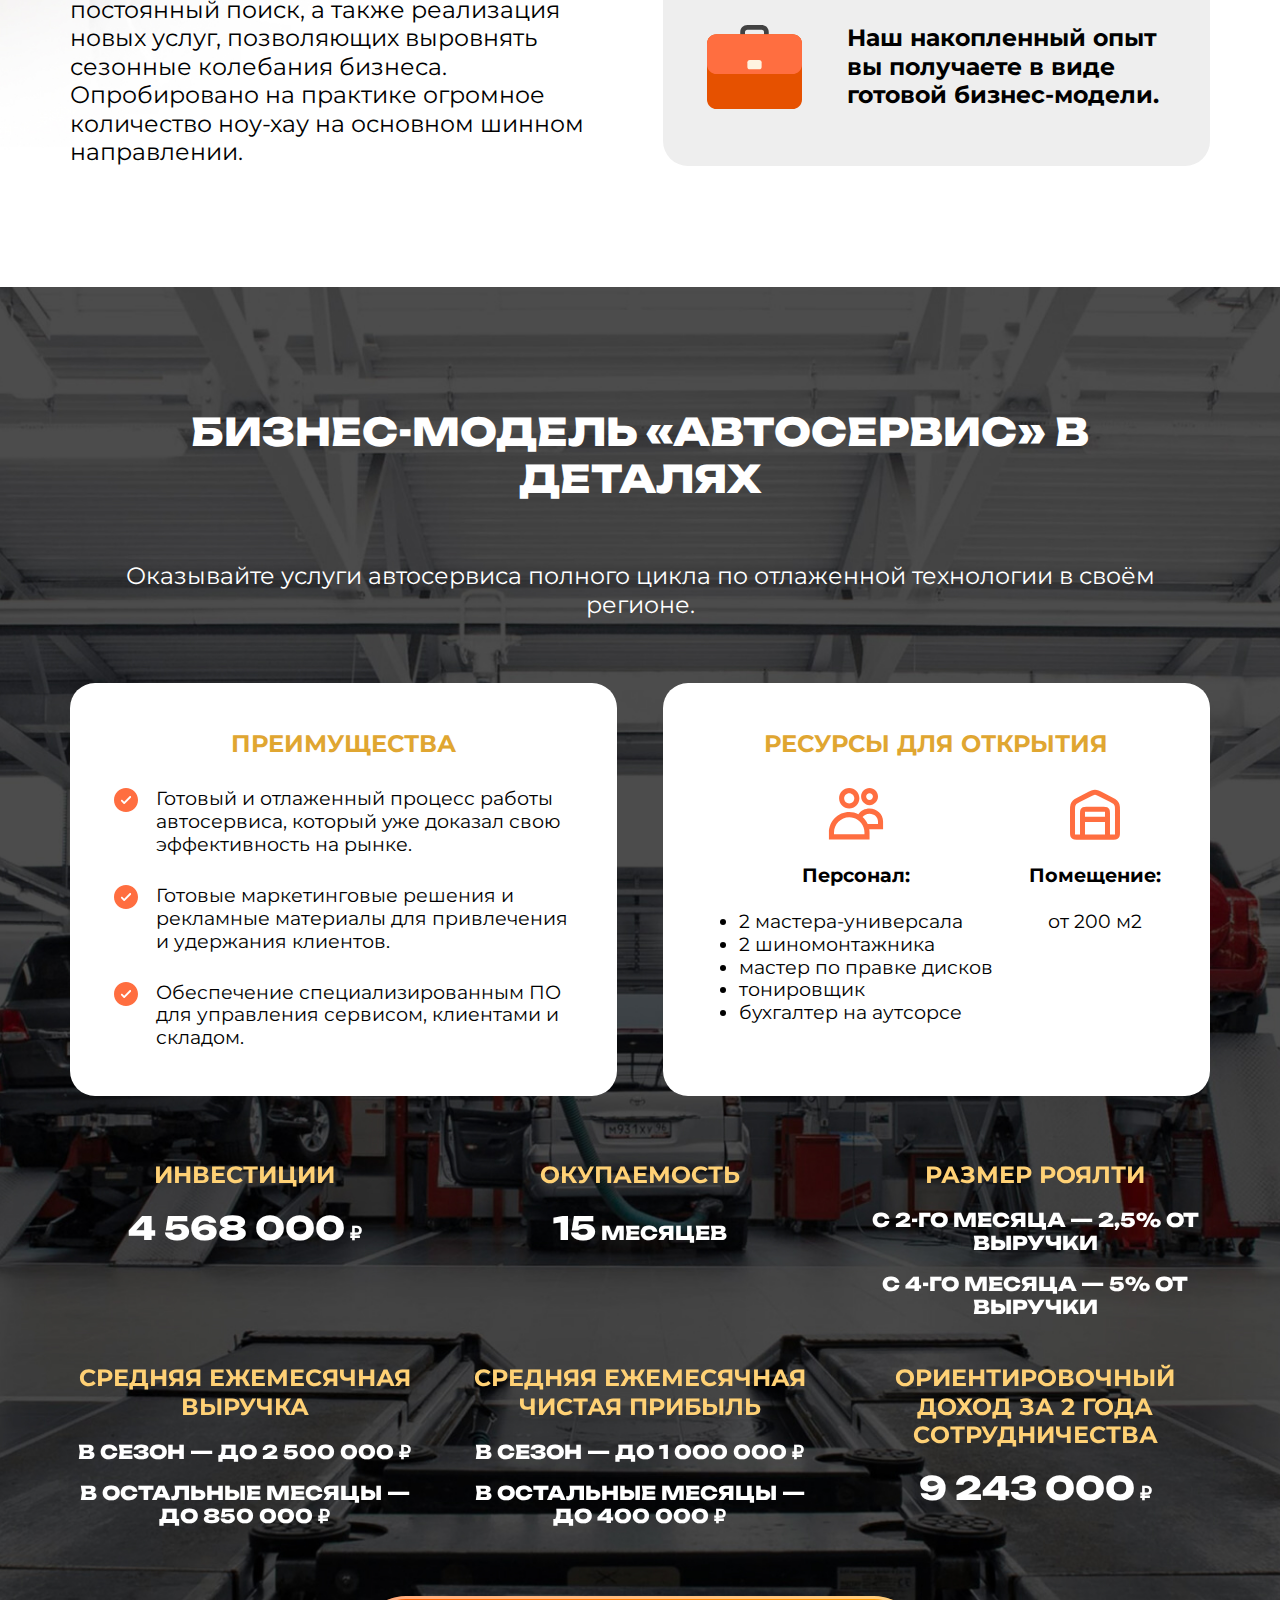
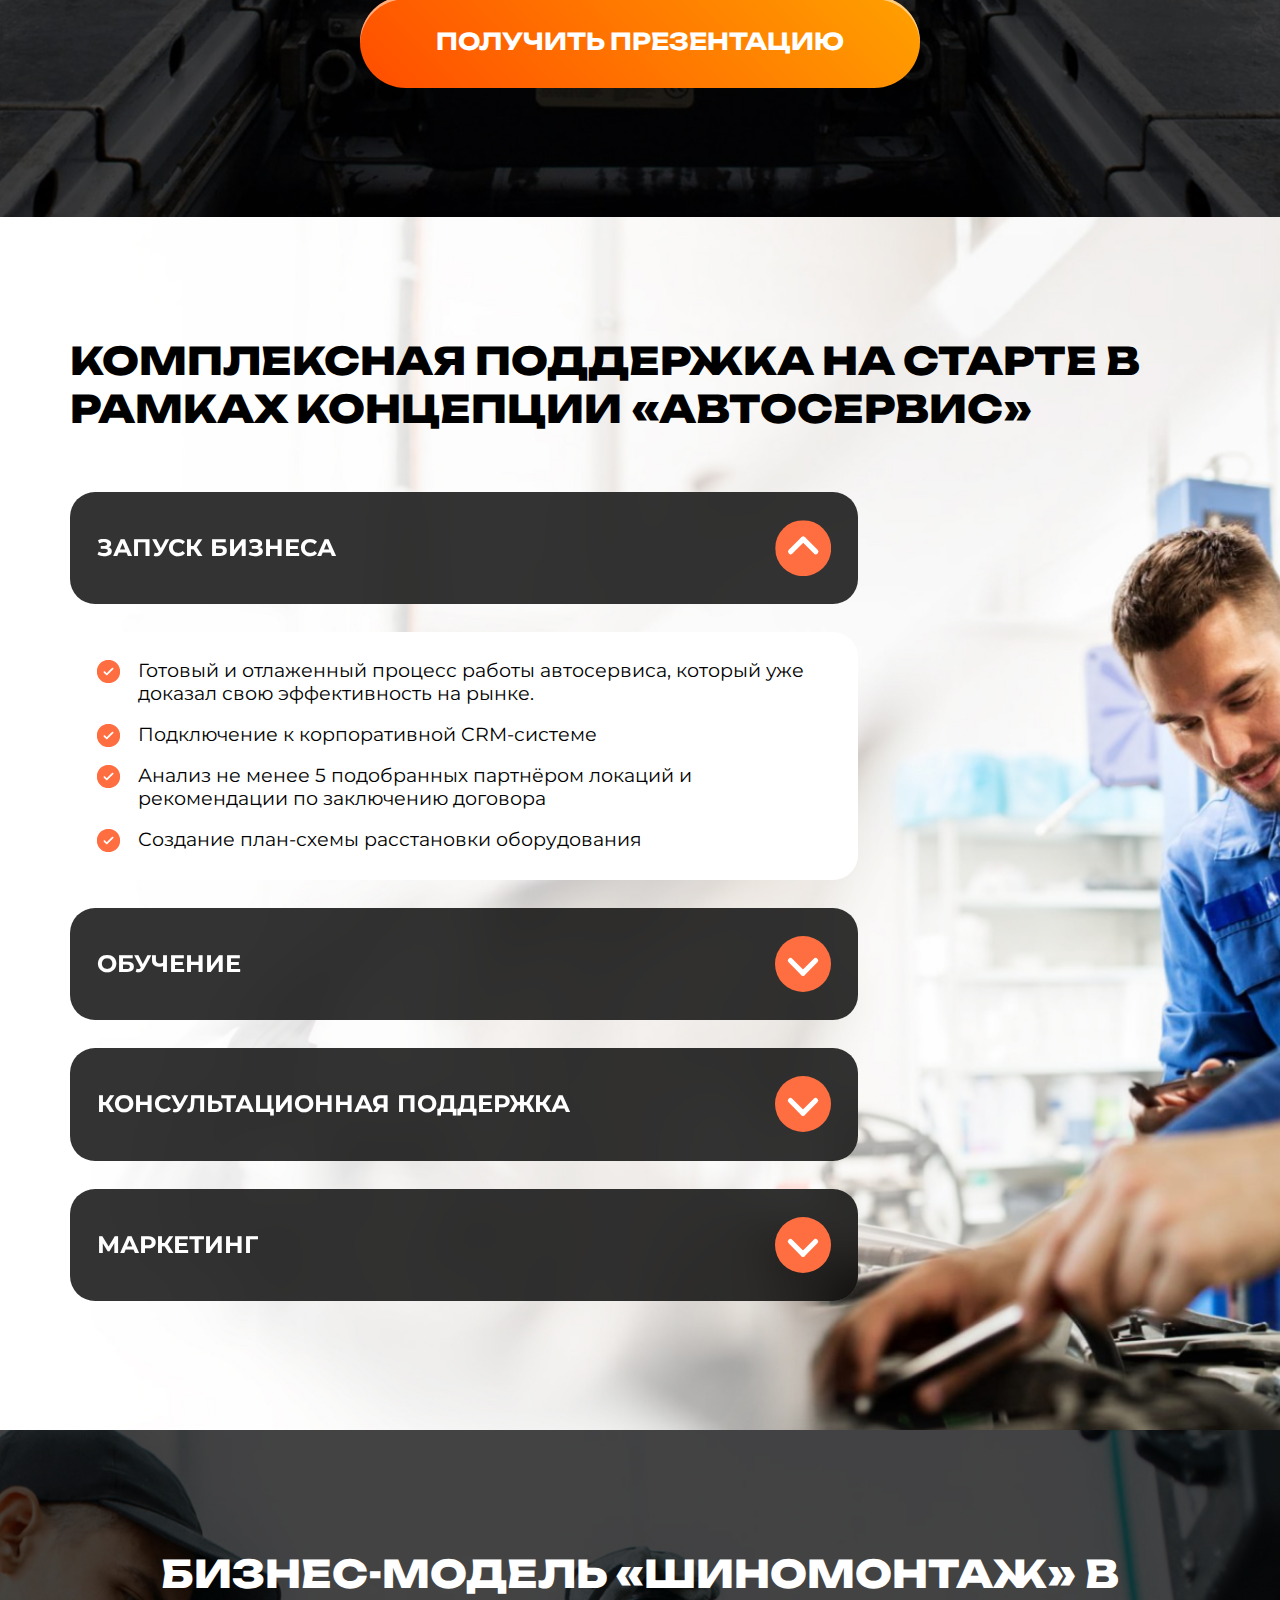
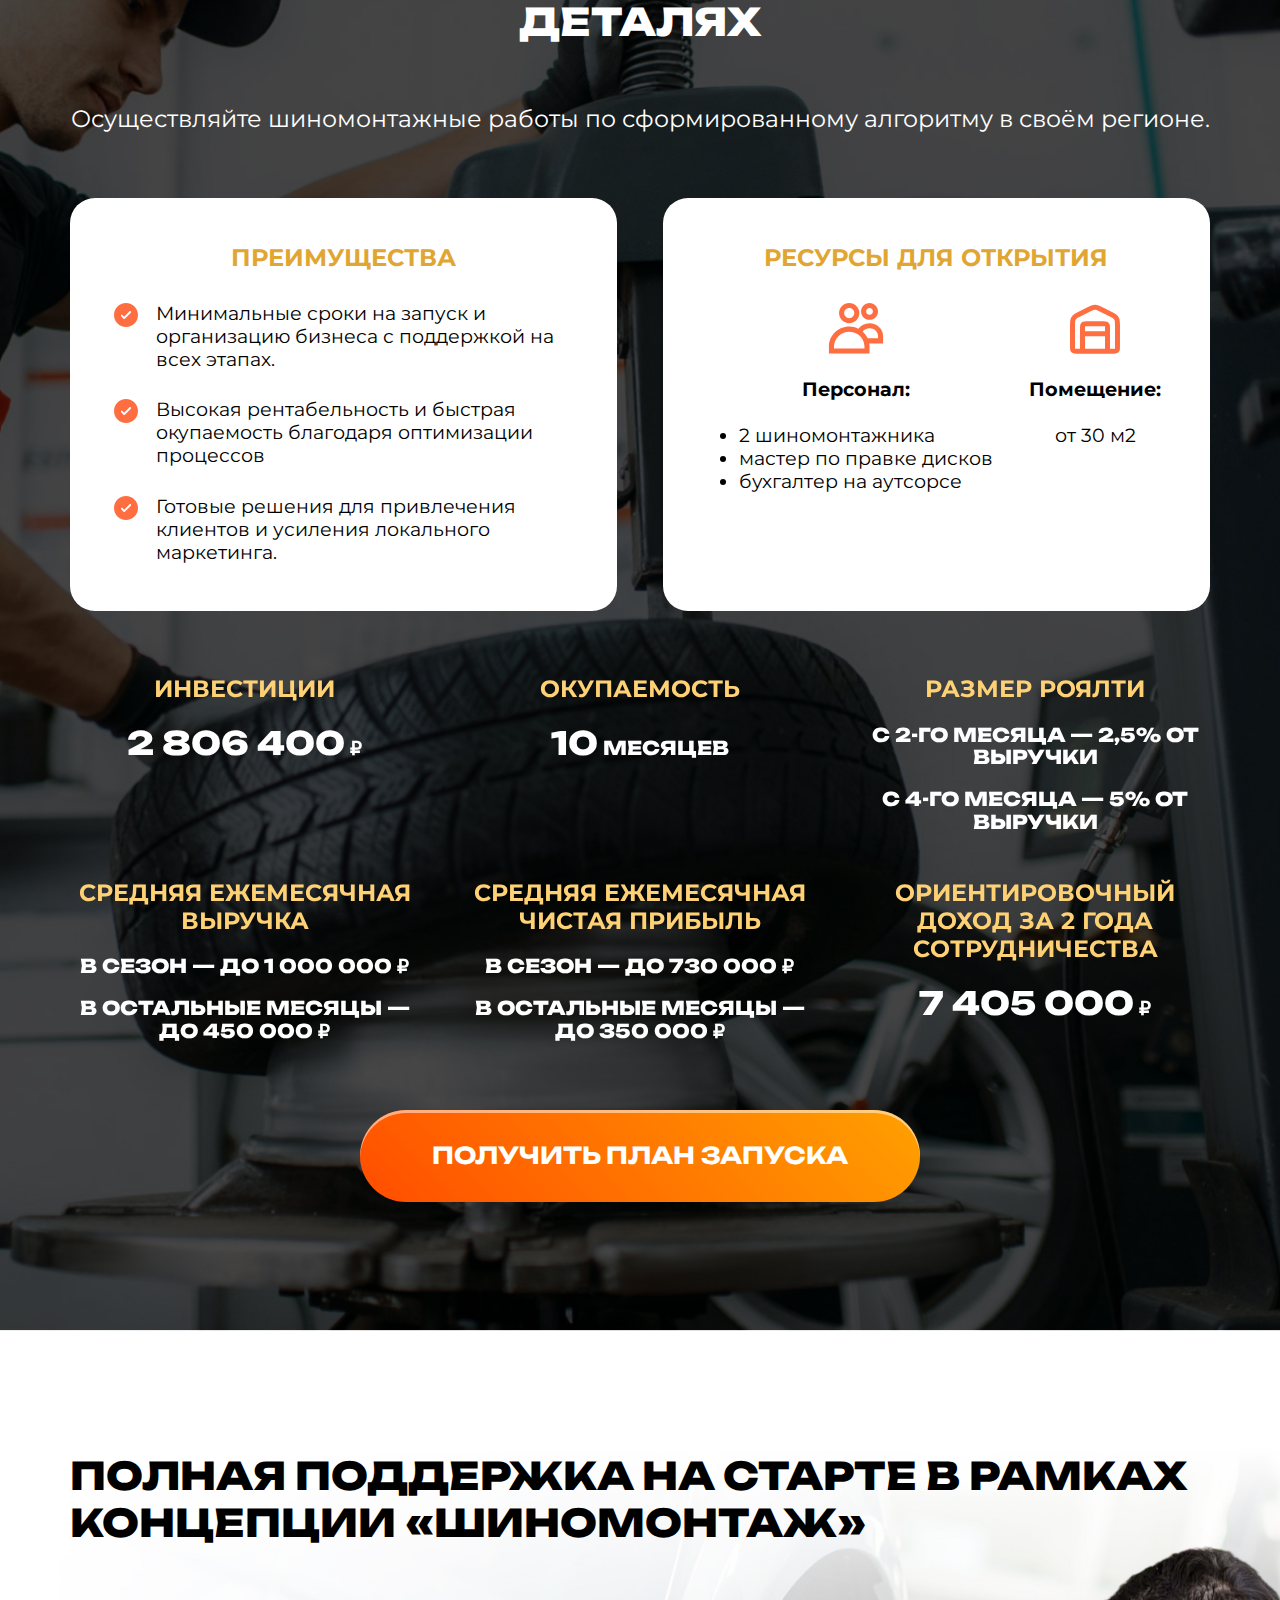
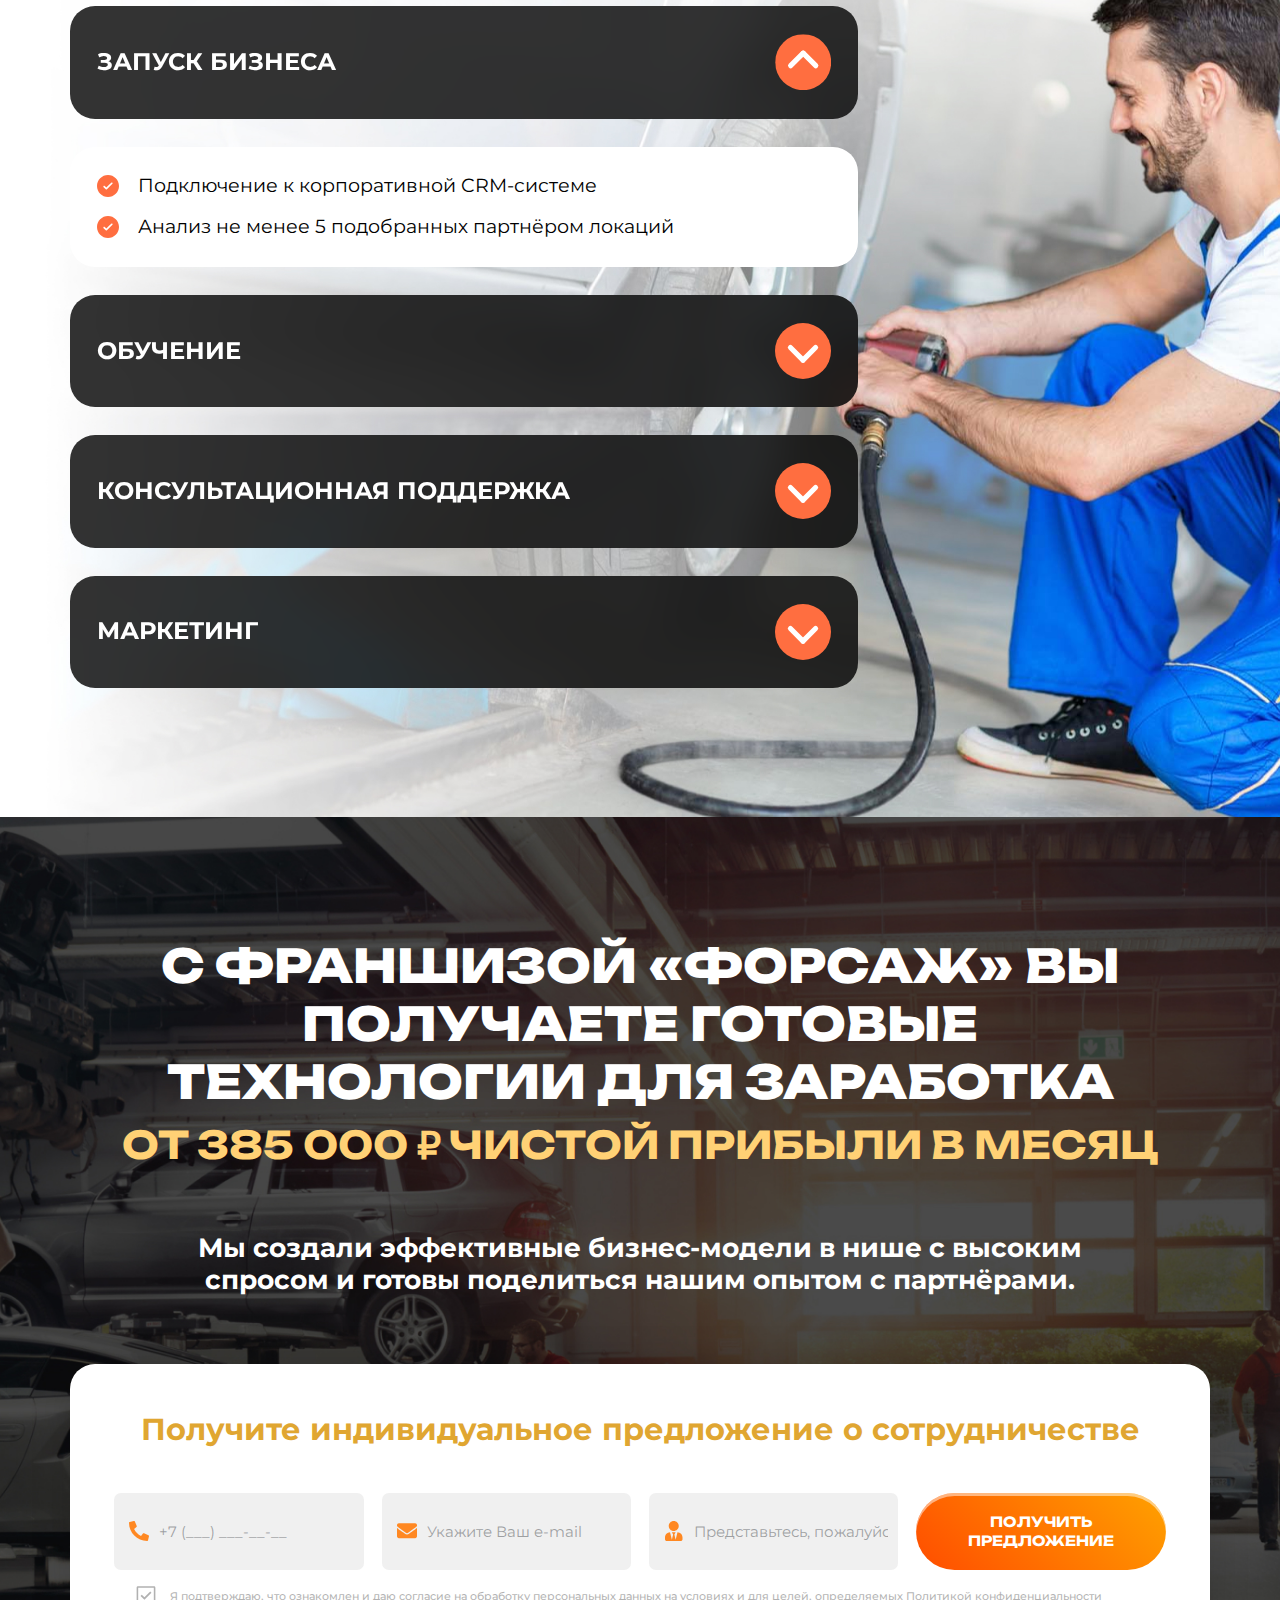
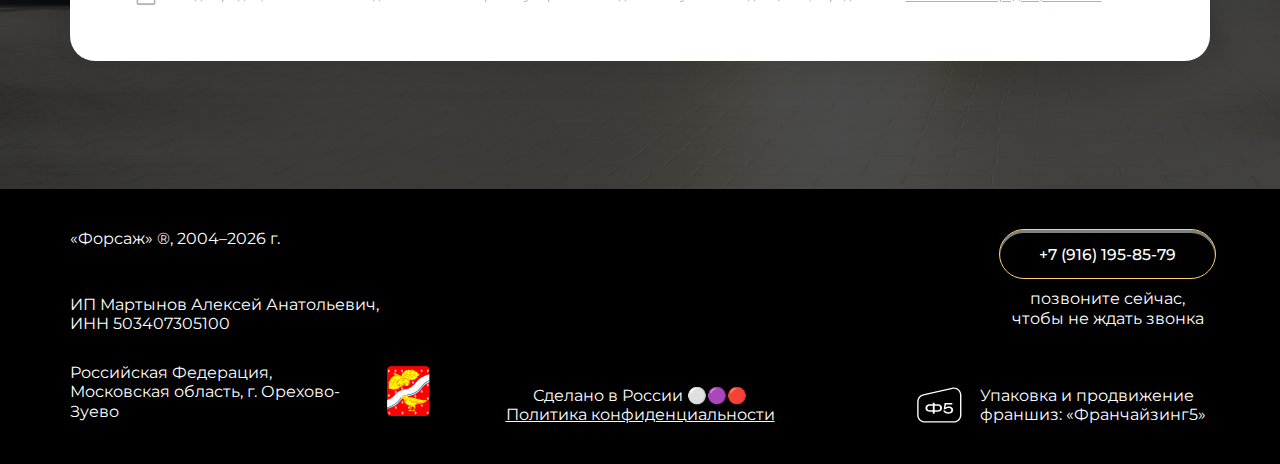
==== commit 2e6f0af2: "Fixes" ====
--- a/index.html
+++ b/index.html
@@ -4,6 +4,7 @@
     <meta charset="UTF-8">
     <meta http-equiv="X-UA-Compatible" content="IE=edge">
     <meta name="viewport" content="width=device-width, initial-scale=1.0">
+    <meta name="keywords" content="франшиза Форсаж, франшиза шиномонтаж Форсаж, Форсаж, шиномонтаж Форсаж, автосервис Форсаж, франшиза, франшиза купить, автосервис, шиномонтаж, Франшиза автосервиса, Сеть автосервисов, Сеть шиномонтажей, Автосервис купить, Шиномонтаж купить, Автосервис под ключ, Шиномонтаж под ключ">
     <title>Франшиза автосервиса и шиномонтажа</title>
     <link rel="icon" type="image/x-icon" href="img/favicon.ico">
     <link rel="stylesheet" href="css/style.css">
@@ -172,7 +173,7 @@
           <div class="container">
             <h2 class="title support-title">Комплексная поддержка на старте в рамках концепции «Автосервис»</h2>
             <div class="accordion" id="accordion-1">
-              <div class="itc-accordion-item">
+              <div class="itc-accordion-item itc-accordion-item-show">
                 <div class="itc-accordion-header">Запуск бизнеса</div>
                 <div class="itc-accordion-body">
                   <div class="itc-accordion-content">
@@ -301,7 +302,7 @@
           <div class="container">
             <h2 class="title support-title">Полная поддержка на старте в рамках концепции «Шиномонтаж»</h2>
             <div class="accordion" id="accordion-2">
-              <div class="itc-accordion-item">
+              <div class="itc-accordion-item itc-accordion-item-show">
                 <div class="itc-accordion-header">Запуск бизнеса</div>
                 <div class="itc-accordion-body">
                   <div class="itc-accordion-content">
